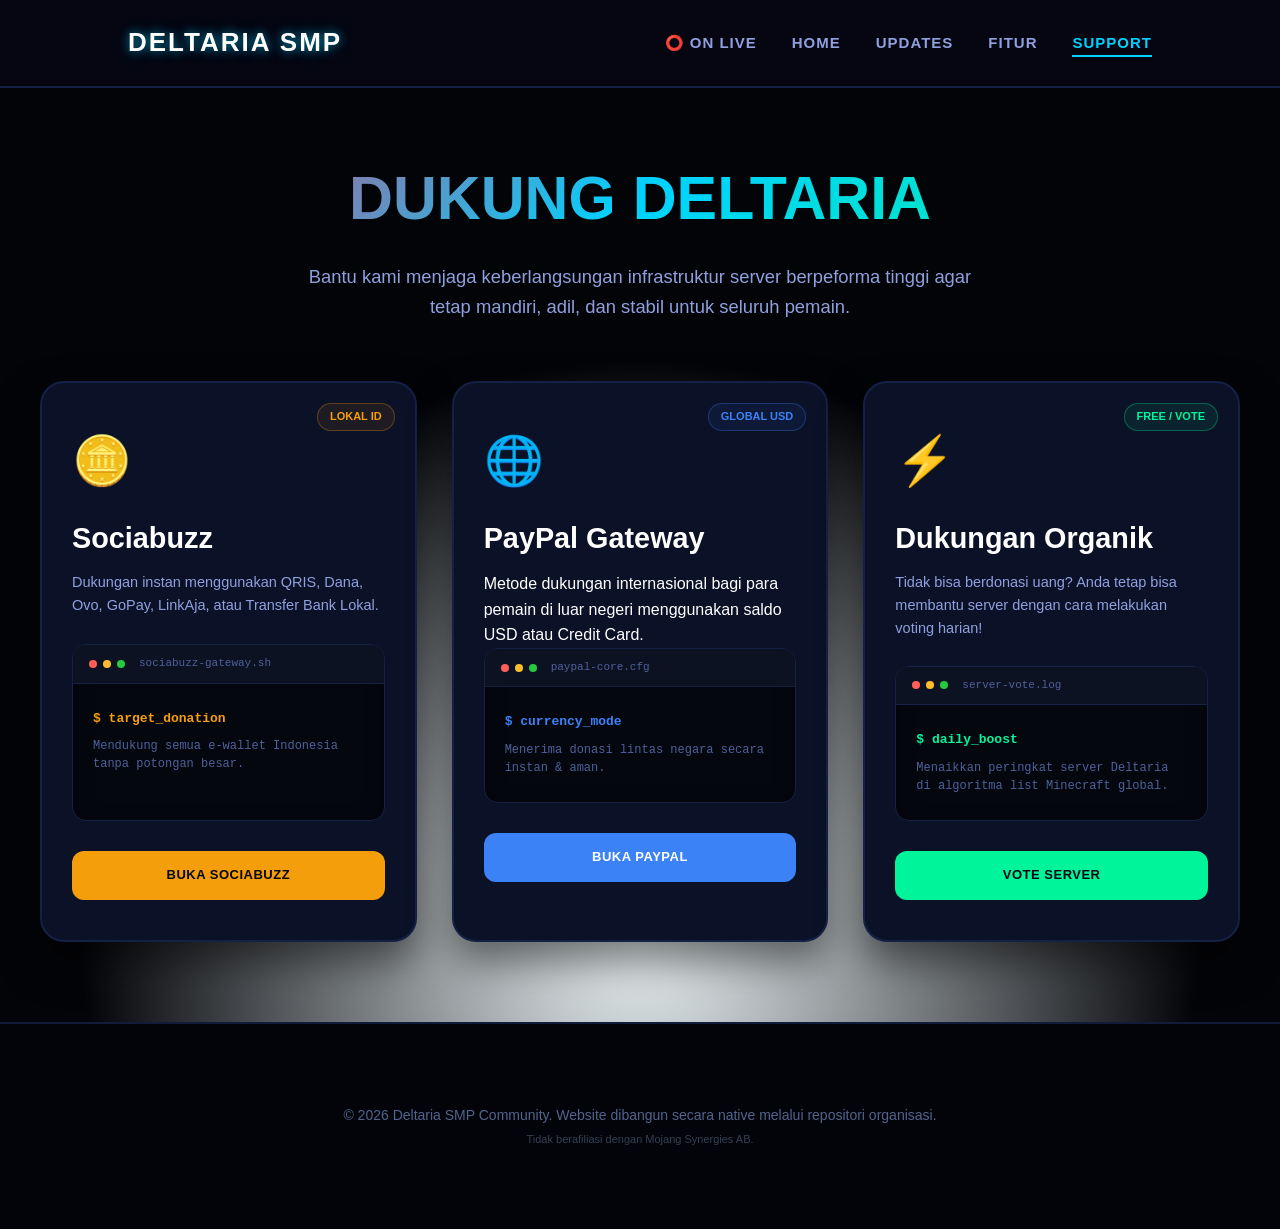
==== support/index.html @ dced172d "adding Specialization" ====
<!DOCTYPE html>
<html lang="id">
<head>
    <meta charset="UTF-8">
    <meta name="viewport" content="width=device-width, initial-scale=1.0">
    <title>Deltaria SMP - Dukung Komunitas Server</title>
    <link rel="stylesheet" href="../home-assets/style.css">
</head>
<body class="support-page-bg">

    <nav>
        <div class="nav-logo">DELTARIA SMP</div>
        <ul class="nav-links">
            <li><a href="../live/index.html">⭕ ON LIVE</a></li>
            <li><a href="../index.html#home">Home</a></li>
            <li><a href="../updates/index.html">Updates</a></li>
            <li><a href="../index.html#fitur">Fitur</a></li>
            <li><a href="index.html" class="active-link">Support</a></li>     
        </ul>
    </nav>

    <div class="support-wrapper" style="margin-top: 10px;">
        <header class="support-header">
            <h1>Dukung Deltaria</h1>
            <p>Bantu kami menjaga keberlangsungan infrastruktur server berpeforma tinggi agar tetap mandiri, adil, dan stabil untuk seluruh pemain.</p>
        </header>

        <div class="support-grid">
            
            <div class="support-segment socialbuzz-theme">
                <span class="segment-badge">Lokal ID</span>
                <div class="segment-icon">🪙</div>
                <h2>Sociabuzz</h2>
                <p class="segment-text">Dukungan instan menggunakan QRIS, Dana, Ovo, GoPay, LinkAja, atau Transfer Bank Lokal.</p>
                
                <div class="segment-window">
                    <div class="window-header">
                        <span class="dot red"></span>
                        <span class="dot yellow"></span>
                        <span class="dot green"></span>
                        <span class="window-title">sociabuzz-gateway.sh</span>
                    </div>
                    <div class="window-content">
                        <div class="placeholder-text">$ target_donation</div>
                        <div class="sub-placeholder">Mendukung semua e-wallet Indonesia tanpa potongan besar.</div>
                    </div>
                </div>
                <a href="https://sociabuzz.com/deltariasmp" target="_blank" class="btn-action">Buka Sociabuzz</a>
            </div>

            <div class="support-segment paypal-theme">
                <span class="segment-badge">Global USD</span>
                <div class="segment-icon">🌐</div>
                <h2>PayPal Gateway</h2>
                <p class="support-text">Metode dukungan internasional bagi para pemain di luar negeri menggunakan saldo USD atau Credit Card.</p>
                
                <div class="window-content" style="display: none;"></div> <div class="support-segment" style="padding: 0; background: transparent; border: none; box-shadow: none;">
                    <div class="segment-window" style="margin-top: 0;">
                        <div class="window-header">
                            <span class="dot red"></span>
                            <span class="dot yellow"></span>
                            <span class="dot green"></span>
                            <span class="window-title">paypal-core.cfg</span>
                        </div>
                        <div class="window-content">
                            <div class="placeholder-text">$ currency_mode</div>
                            <div class="sub-placeholder">Menerima donasi lintas negara secara instan & aman.</div>
                        </div>
                    </div>
                </div>
                <a href="https://paypal.me/deltariasmp" target="_blank" class="btn-action">Buka PayPal</a>
            </div>

            <div class="support-segment other-theme">
                <span class="segment-badge">Free / Vote</span>
                <div class="segment-icon">⚡</div>
                <h2>Dukungan Organik</h2>
                <p class="segment-text">Tidak bisa berdonasi uang? Anda tetap bisa membantu server dengan cara melakukan voting harian!</p>
                
                <div class="segment-window">
                    <div class="window-header">
                        <span class="dot red"></span>
                        <span class="dot yellow"></span>
                        <span class="dot green"></span>
                        <span class="window-title">server-vote.log</span>
                    </div>
                    <div class="window-content">
                        <div class="placeholder-text">$ daily_boost</div>
                        <div class="sub-placeholder">Menaikkan peringkat server Deltaria di algoritma list Minecraft global.</div>
                    </div>
                </div>
                <a href="#vote-link" class="btn-action">Vote Server</a>
            </div>

        </div>
    </div>

    <footer>
        <p>&copy; 2026 Deltaria SMP Community. Website dibangun secara native melalui repositori organisasi.</p>
        <p style="margin-top: 5px; font-size: 11px; color: #334155;">Tidak berafiliasi dengan Mojang Synergies AB.</p>
    </footer>

</body>
</html>
---- home-assets/style.css ----
/* ==========================================================================
   1. RESET & CORE VARIABLES (TEMA EPIC CYBER-FANTASY MINECRAFT)
   ========================================================================== */
html {
    scroll-behavior: smooth;
}

* {
    box-sizing: border-box;
    margin: 0;
    padding: 0;
}
:root {
    --bg-dark: #060814;
    --bg-surface: #0b1126;
    --bg-card: #121b3a;
    --bg-card-hover: #19254e;
    
    /* Aksentuasi Warna Neon */
    --accent-blue: #00d2ff;
    --accent-java: #ff2a5f;
    --accent-bedrock: #00f59b;
    
    /* Warna Teks */
    --text-main: #ffffff;
    --text-muted: #8fa0dd;
    --border-glow: rgba(0, 210, 255, 0.2);
}

body {
    font-family: 'Segoe UI', Roboto, Helvetica, Arial, sans-serif;
    background-color: var(--bg-dark);
    color: var(--text-main);
    line-height: 1.6;
    overflow-x: hidden;
}

/* ==========================================================================
   2. NAVIGATION BAR
   ========================================================================== */
nav {
    background-color: rgba(6, 8, 20, 0.85);
    backdrop-filter: blur(15px);
    -webkit-backdrop-filter: blur(15px);
    position: fixed;
    top: 0;
    width: 100%;
    z-index: 1000;
    border-bottom: 2px solid #142046;
    display: flex;
    justify-content: space-between;
    align-items: center;
    padding: 22px 10%;
}
.nav-logo {
    font-size: 26px;
    font-weight: 900;
    color: #ffffff;
    letter-spacing: 2px;
    text-shadow: 0 0 10px rgba(0, 210, 255, 0.6), 0 0 20px rgba(0, 210, 255, 0.2);
}
.nav-links {
    display: flex;
    gap: 35px;
    list-style: none;
}
.nav-links a {
    color: var(--text-muted);
    text-decoration: none;
    font-weight: 700;
    font-size: 15px;
    text-transform: uppercase;
    letter-spacing: 1px;
    transition: color 0.2s, text-shadow 0.2s;
}
.nav-links a:hover {
    color: var(--accent-blue);
    text-shadow: 0 0 8px rgba(0, 210, 255, 0.8);
}

/* ==========================================================================
   3. HERO SECTION & BACKGROUND RADIANCE
   ========================================================================== */
.hero {
    min-height: 85vh;
    display: flex;
    flex-direction: column;
    justify-content: center;
    align-items: center;
    text-align: center;
    padding: 150px 20px 80px 20px;
    position: relative;
    background: 
        radial-gradient(circle at 50% 20%, rgba(0, 210, 255, 0.15) 0%, transparent 50%),
        radial-gradient(circle at 20% 50%, rgba(ff, 2a, 5f, 0.05) 0%, transparent 40%),
        radial-gradient(circle at 80% 50%, rgba(0, 255, 9b, 0.05) 0%, transparent 40%);
}
.hero h1 {
    font-size: 4.5rem;
    font-weight: 900;
    letter-spacing: -1px;
    margin-bottom: 25px;
    text-transform: uppercase;
    background: linear-gradient(135deg, #ffffff 30%, #a5ccff);
    -webkit-background-clip: text;
    -webkit-text-fill-color: transparent;
    text-shadow: 0 5px 15px rgba(0, 0, 0, 0.7);
}
.hero p {
    font-size: 1.35rem;
    color: var(--text-muted);
    max-width: 750px;
    margin-bottom: 50px;
    text-shadow: 0 2px 4px rgba(0,0,0,0.5);
}

/* ==========================================================================
   4. INTERACTIVE WIDGETS (TOMBOL IP HORIZONTAL PREMIUM)
   ========================================================================== */
.ip-flex-row {
    display: flex;
    flex-direction: row;
    justify-content: center;
    flex-wrap: nowrap;     /* <--- KUNCI 1: Dilarang keras turun ke bawah, wajib sejajar! */
    gap: 30px; 
    width: 100%;
    max-width: 1200px;     /* <--- KUNCI 2: Diperlebar dari 1000px ke 1200px biar ruangnya lega */
    padding: 0 20px;
}

.ip-widget {
    background-color: var(--bg-surface);
    border: 2px solid #1a2754;
    padding: 22px 28px; 
    border-radius: 16px;
    display: flex;
    align-items: center;
    gap: 20px;          
    cursor: pointer;
    position: relative;
    box-shadow: 0 15px 35px rgba(0, 0, 0, 0.6);
    transition: transform 0.3s cubic-bezier(0.175, 0.885, 0.32, 1.275), border-color 0.3s, box-shadow 0.3s;
    
    /* KUNCI 3: Aturan pembesaran kotak baru */
    flex: 1;               /* Membagi rata ruang kosong agar kedua kotak sama-sama melar */
    width: 500px;          /* <--- Atur panjang target yang kamu mau di sini (misal 500px atau lebih) */
    min-width: 350px;      /* Batas ciut paling kecil di layar laptop ringkas */
}

/* Efek Animasi Denyut Bayangan Saat Kursor Mendekat */
.ip-widget:hover {
    transform: translateY(-8px);
    background-color: var(--bg-card);
}
.java-theme:hover { 
    border-color: var(--accent-java); 
    box-shadow: 0 20px 60px rgba(255, 42, 95, 0.25); 
}
.bedrock-theme:hover { 
    border-color: var(--accent-bedrock); 
    box-shadow: 0 20px 40px rgba(0, 255, 155, 0.25); 
}

.server-icon {
    font-size: 32px;
    filter: drop-shadow(0 0 8px rgba(255,255,255,0.3));
}

.ip-box {
    text-align: left;
    flex-grow: 1;
}

.ip-label {
    font-size: 11px;
    text-transform: uppercase;
    color: var(--text-muted);
    letter-spacing: 1.5px;
    font-weight: 800;
}

.ip-address {
    font-family: 'Consolas', monospace;
    font-size: 17px;
    font-weight: 700;
    color: #ffffff;
    margin-top: 5px;
    letter-spacing: 0.5px;
}

.port-label {
    font-family: 'Segoe UI', sans-serif;
    font-size: 12px;
    color: var(--accent-bedrock);
    background: rgba(0, 255, 155, 0.12);
    border: 1px solid rgba(0, 255, 155, 0.3);
    padding: 2px 8px;
    border-radius: 6px;
    margin-left: 8px;
    font-weight: 700;
}

.btn-copy {
    background-color: #ffffff;
    color: var(--bg-dark);
    border: none;
    padding: 12px 20px;
    border-radius: 12px;
    font-weight: 800;
    font-size: 12px;
    letter-spacing: 1px;
    cursor: pointer;
    box-shadow: 0 4px 10px rgba(0,0,0,0.3);
    transition: background-color 0.2s, transform 0.1s, color 0.2s;
    min-width: 100px;
}
.java-theme .btn-copy { background-color: var(--accent-java); color: #fff; }
.bedrock-theme .btn-copy { background-color: var(--accent-bedrock); color: #060814; }

.btn-copy:hover {
    filter: brightness(1.2);
}

/* ==========================================================================
   5. FEATURE GRID SECTION (SEMBURNA DI TENGAH)
   ========================================================================== */
.container {
    max-width: 1200px;
    margin: 140px auto; /* Memberikan rongga vertikal yang luas dan seimbang */
    padding: 0 40px;
}

.section-title {
    text-align: center;
    font-size: 3rem;
    margin-bottom: 60px;
    font-weight: 900;
    letter-spacing: -0.5px;
    text-transform: uppercase;
    background: linear-gradient(to right, #ffffff, #a5b4fc);
    -webkit-background-clip: text;
    -webkit-text-fill-color: transparent;
    text-shadow: 0 4px 12px rgba(0,0,0,0.4);
}

.grid {
    display: grid;
    grid-template-columns: repeat(auto-fit, minmax(320px, 1fr));
    gap: 35px;
    justify-content: center;
}

.card {
    background: linear-gradient(145deg, var(--bg-surface) 0%, var(--bg-card) 100%);
    border: 2px solid #15224f;
    border-radius: 24px;
    padding: 45px 35px;
    position: relative;
    overflow: hidden;
    box-shadow: 0 10px 30px rgba(0, 0, 0, 0.4);
    transition: transform 0.3s, border-color 0.3s, box-shadow 0.3s;
}

/* Efek Ornamen Border Menyala Saat Kartu Disorot */
.card:hover {
    transform: translateY(-10px) scale(1.02);
    border-color: var(--accent-blue);
    box-shadow: 0 20px 45px rgba(0, 210, 255, 0.15);
}

/* Efek Dekorasi Cahaya Belakang Kartu */
.card::before {
    content: '';
    position: absolute;
    top: 0; left: 0; width: 100%; height: 100%;
    background: linear-gradient(180deg, rgba(0, 210, 255, 0.05) 0%, transparent 100%);
    opacity: 0;
    transition: opacity 0.3s;
}
.card:hover::before {
    opacity: 1;
}

.card .icon {
    font-size: 3rem;
    margin-bottom: 25px;
    display: inline-block;
    filter: drop-shadow(0 4px 10px rgba(0,0,0,0.3));
}

.card h3 {
    font-size: 1.6rem;
    margin-bottom: 15px;
    color: #ffffff;
    font-weight: 800;
    letter-spacing: -0.5px;
}

.card p {
    color: var(--text-muted);
    font-size: 15px;
    line-height: 1.7;
}

/* ==========================================================================
   6. FOOTER
   ========================================================================== */
footer {
    text-align: center;
    padding: 80px 20px;
    background-color: #03040a;
    border-top: 2px solid #111b3d;
    color: #52648c;
    font-size: 14px;
}
footer p {
    max-width: 600px;
    margin: 0 auto;
}

/* ==========================================================================
   6. SEKSI ARSITUR HALAMAN KHUSUS SUPPORT (support.html)
   ========================================================================== */
.support-page-bg {
    /* Menggunakan warna dasar hitam pekat dengan sedikit bias cyan tipis di bagian atas */
    background: radial-gradient(circle at 50% 75%, rgba(0, 210, 255, 0.04) 0%, #030408 50%) !important;
}

.active-link {
    color: var(--accent-blue) !important;
    border-bottom: 2px solid var(--accent-blue);
    padding-bottom: 4px;
}

.support-wrapper {
    max-width: 1300px;
    margin: 0 auto;
    padding: 140px 40px 80px 40px;
}

.support-header {
    text-align: center;
    margin-bottom: 60px;
}

.support-header h1 {
    font-size: 3.8rem;
    font-weight: 900;
    text-transform: uppercase;
    background: linear-gradient(135deg, var(--accent-java) 0%, var(--accent-blue) 50%, var(--accent-bedrock) 100%);
    -webkit-background-clip: text;
    -webkit-text-fill-color: transparent;
    margin-bottom: 15px;
}

.support-header p {
    color: var(--text-muted);
    font-size: 1.15rem;
    max-width: 700px;
    margin: 0 auto;
}

/* Base Grid System Kotak Segment */
.support-grid {
    display: grid;
    grid-template-columns: repeat(auto-fit, minmax(360px, 1fr));
    gap: 35px;
    width: 100%;
}

.support-segment {
    background: #0b1126;
    border: 2px solid #142046;
    border-radius: 24px;
    padding: 40px 30px;
    position: relative;
    display: flex;
    flex-direction: column;
    transition: transform 0.3s cubic-bezier(0.175, 0.885, 0.32, 1.275), border-color 0.3s, box-shadow 0.3s;
    box-shadow: 0 20px 40px rgba(0,0,0,0.5);
}

.support-segment:hover {
    transform: translateY(-8px);
}

/* Modifikasi Warna Pendar Sesuai Segment */
.socialbuzz-theme:hover { border-color: #f59e0b; box-shadow: 0 25px 50px rgba(245, 158, 11, 0.15); }
.paypal-theme:hover { border-color: #3b82f6; box-shadow: 0 25px 50px rgba(59, 130, 246, 0.15); }
.other-theme:hover { border-color: var(--accent-bedrock); box-shadow: 0 25px 50px rgba(0, 255, 155, 0.15); }

.segment-badge {
    position: absolute;
    top: 20px;
    right: 20px;
    font-size: 11px;
    font-weight: 800;
    text-transform: uppercase;
    padding: 4px 12px;
    border-radius: 20px;
    background: rgba(255,255,255,0.05);
    border: 1px solid rgba(255,255,255,0.1);
    color: var(--text-muted);
}
.socialbuzz-theme .segment-badge { color: #f59e0b; border-color: rgba(245, 158, 11, 0.3); background: rgba(245, 158, 11, 0.08); }
.paypal-theme .segment-badge { color: #3b82f6; border-color: rgba(59, 130, 246, 0.3); background: rgba(59, 130, 246, 0.08); }
.other-theme .segment-badge { color: var(--accent-bedrock); border-color: rgba(0, 255, 155, 0.3); background: rgba(0, 255, 155, 0.08); }

.segment-icon {
    font-size: 3rem;
    margin-bottom: 15px;
}

.support-segment h2 {
    font-size: 1.8rem;
    color: #fff;
    font-weight: 800;
    margin-bottom: 10px;
}

.segment-text {
    color: var(--text-muted);
    font-size: 14.5px;
    margin-bottom: 25px;
    line-height: 1.6;
    min-height: 48px;
}

/* --- ORNAMEN UTAMA: DESIGN JENDELA KOTAK (WINDOW STYLE) --- */
.segment-window {
    width: 100%;
    background: #05070f;
    border: 1px solid #162244;
    border-radius: 14px;
    overflow: hidden;
    margin-bottom: 30px;
    flex-grow: 1;
    display: flex;
    flex-direction: column;
    box-shadow: inset 0 4px 20px rgba(0,0,0,0.4);
}

.window-header {
    background: #0d1222;
    padding: 10px 16px;
    border-bottom: 1px solid #162244;
    display: flex;
    align-items: center;
    gap: 6px;
}

.window-header .dot {
    width: 8px;
    height: 8px;
    border-radius: 50%;
    display: inline-block;
}
.dot.red { background: #ff5f56; }
.dot.yellow { background: #ffbd2e; }
.dot.green { background: #27c93f; }

.window-title {
    font-family: 'Consolas', monospace;
    font-size: 11px;
    color: #4e6199;
    margin-left: 8px;
}

.window-content {
    padding: 25px 20px;
    text-align: left;
    font-family: 'Consolas', 'Courier New', monospace;
    flex-grow: 1;
}

.placeholder-text {
    color: #38bdf8;
    font-size: 13px;
    font-weight: bold;
    margin-bottom: 8px;
}
.socialbuzz-theme .placeholder-text { color: #f59e0b; }
.paypal-theme .placeholder-text { color: #3b82f6; }
.other-theme .placeholder-text { color: var(--accent-bedrock); }

.sub-placeholder {
    color: #4e6199;
    font-size: 12px;
    line-height: 1.5;
}

/* Tombol Eksekusi */
.btn-action {
    width: 100%;
    text-align: center;
    text-decoration: none;
    padding: 14px;
    border-radius: 12px;
    font-weight: 800;
    font-size: 13px;
    text-transform: uppercase;
    letter-spacing: 0.5px;
    transition: filter 0.2s, transform 0.1s;
}

.socialbuzz-theme .btn-action { background: #f59e0b; color: #060814; }
.paypal-theme .btn-action { background: #3b82f6; color: #fff; }
.other-theme .btn-action { background: var(--accent-bedrock); color: #060814; }

.btn-action:hover { filter: brightness(1.15); }
.btn-action:active { transform: scale(0.98); }

/* RESPONSIVE SEGMENT UNTUK HP */
@media (max-width: 768px) {
    .support-wrapper { padding: 100px 20px 40px 20px; }
    .support-header h1 { font-size: 2.6rem; }
    .support-grid { grid-template-columns: 1fr; }
    .support-segment { padding: 30px 20px; }
}

/* ==========================================================================
   7. MEDIA QUERIES (FULL RESPONSIFITAS GADGET)
   ========================================================================== */
@media (max-width: 1024px) {
    .hero h1 { font-size: 3.5rem; }
    .ip-flex-row {
        flex-direction: column;
        align-items: center;
    }
    .ip-widget {
        width: 100%;
        max-width: 550px;
        min-width: auto;
    }
}

@media (max-width: 768px) {
    nav { padding: 15px 6%; }
    .nav-links { display: none; }
    .container { margin: 80px auto; padding: 0 25px; }
    .section-title { font-size: 2.2rem; margin-bottom: 40px; }
    .card { padding: 35px 25px; }
}

@media (max-width: 480px) {
    .hero h1 { font-size: 2.6rem; }
    .hero p { font-size: 1.1rem; }
    .ip-widget { padding: 18px; gap: 15px; }
    .server-icon { font-size: 26px; }
    .ip-address { font-size: 14px; }
    .port-label {
        display: inline-block;
        margin-left: 0;
        margin-top: 6px;
    }
}

.custom-icon-img {
    width: 64px;          /* Menyesuaikan dengan ukuran font-size 32px sebelumnya */
    height: 64px;         /* Memastikan rasio gambar kotak sempurna */
    object-fit: contain;  /* Menjaga gambar tidak gepeng atau terdistorsi */
    vertical-align: middle;
    filter: drop-shadow(0 0 8px rgba(255, 255, 255, 0.3)); /* Mempertahankan efek glow */
}
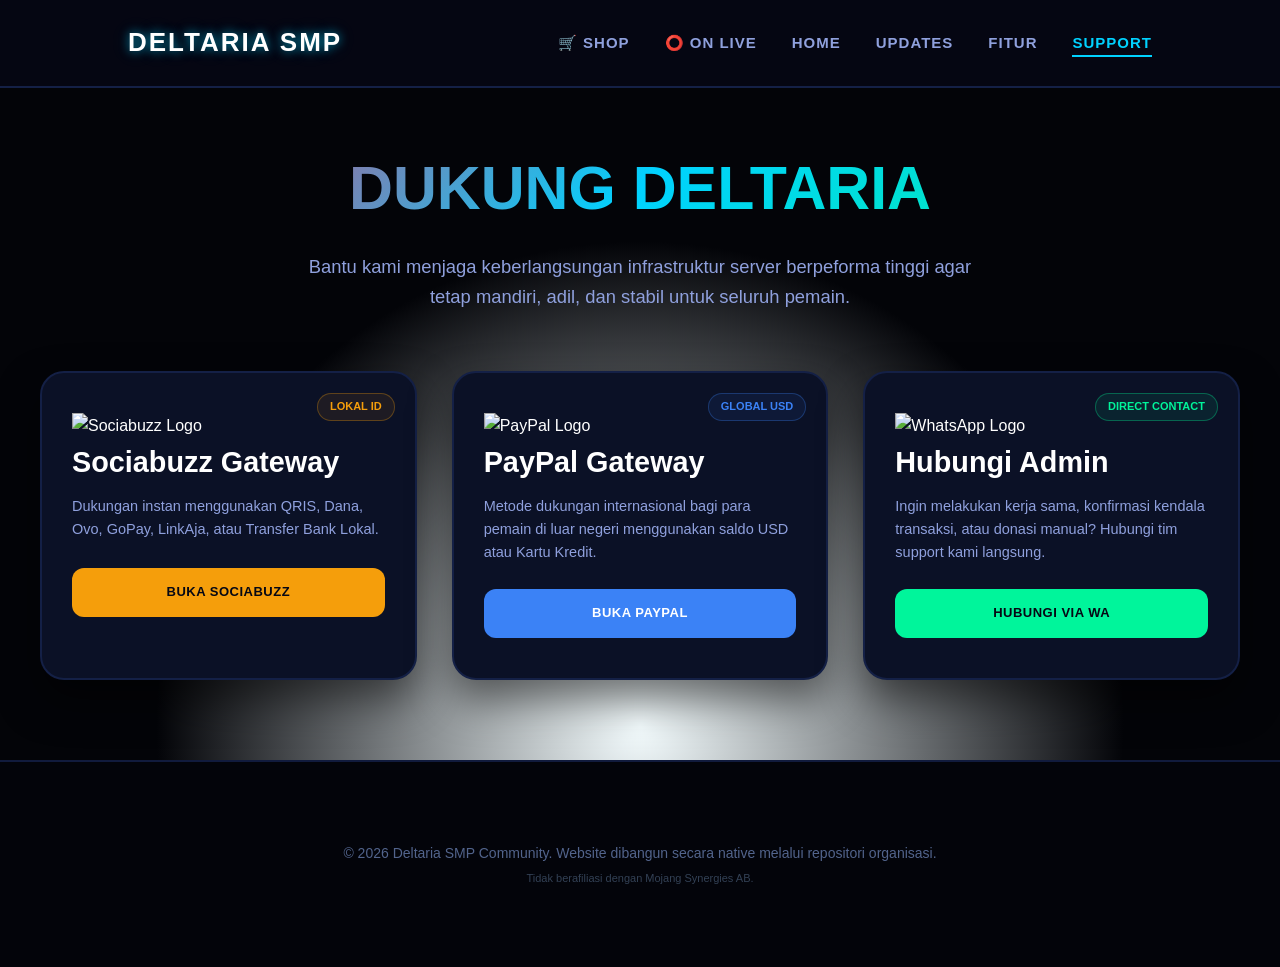
==== commit d886af79: "adding Clean Root" ====
--- a/support/index.html
+++ b/support/index.html
@@ -4,22 +4,26 @@
     <meta charset="UTF-8">
     <meta name="viewport" content="width=device-width, initial-scale=1.0">
     <title>Deltaria SMP - Dukung Komunitas Server</title>
+    <!-- CSS Utama Tema/Home -->
     <link rel="stylesheet" href="../home-assets/style.css">
+    <!-- CSS Khusus Halaman Support -->
+    <link rel="stylesheet" href="support.css">
 </head>
 <body class="support-page-bg">
 
     <nav>
         <div class="nav-logo">DELTARIA SMP</div>
         <ul class="nav-links">
-            <li><a href="../live/index.html">⭕ ON LIVE</a></li>
-            <li><a href="../index.html#home">Home</a></li>
-            <li><a href="../updates/index.html">Updates</a></li>
-            <li><a href="../index.html#fitur">Fitur</a></li>
-            <li><a href="index.html" class="active-link">Support</a></li>     
+            <li><a href="../shop/">🛒 SHOP</a></li>
+            <li><a href="../live/">⭕ ON LIVE</a></li>
+            <li><a href="../">Home</a></li>
+            <li><a href="../updates/">Updates</a></li>
+            <li><a href="../#fitur">Fitur</a></li>
+            <li><a href="./" class="active-link">Support</a></li>   
         </ul>
     </nav>
 
-    <div class="support-wrapper" style="margin-top: 10px;">
+    <div class="support-wrapper">
         <header class="support-header">
             <h1>Dukung Deltaria</h1>
             <p>Bantu kami menjaga keberlangsungan infrastruktur server berpeforma tinggi agar tetap mandiri, adil, dan stabil untuk seluruh pemain.</p>
@@ -27,13 +31,16 @@
 
         <div class="support-grid">
             
+            <!-- Segment Sociabuzz -->
             <div class="support-segment socialbuzz-theme">
                 <span class="segment-badge">Lokal ID</span>
-                <div class="segment-icon">🪙</div>
-                <h2>Sociabuzz</h2>
+                <div class="segment-logo-container">
+                    <img src="../assets/sociabuzz.png" alt="Sociabuzz Logo" class="segment-logo">
+                </div>
+                <h2>Sociabuzz Gateway</h2>
                 <p class="segment-text">Dukungan instan menggunakan QRIS, Dana, Ovo, GoPay, LinkAja, atau Transfer Bank Lokal.</p>
                 
-                <div class="segment-window">
+                <!--<div class="segment-window">
                     <div class="window-header">
                         <span class="dot red"></span>
                         <span class="dot yellow"></span>
@@ -44,59 +51,63 @@
                         <div class="placeholder-text">$ target_donation</div>
                         <div class="sub-placeholder">Mendukung semua e-wallet Indonesia tanpa potongan besar.</div>
                     </div>
-                </div>
+                </div>-->
                 <a href="https://sociabuzz.com/deltariasmp" target="_blank" class="btn-action">Buka Sociabuzz</a>
             </div>
 
+            <!-- Segment PayPal -->
             <div class="support-segment paypal-theme">
                 <span class="segment-badge">Global USD</span>
-                <div class="segment-icon">🌐</div>
+                <div class="segment-logo-container">
+                    <img src="../assets/paypal.png" alt="PayPal Logo" class="segment-logo">
+                </div>
                 <h2>PayPal Gateway</h2>
-                <p class="support-text">Metode dukungan internasional bagi para pemain di luar negeri menggunakan saldo USD atau Credit Card.</p>
+                <p class="segment-text">Metode dukungan internasional bagi para pemain di luar negeri menggunakan saldo USD atau Kartu Kredit.</p>
                 
-                <div class="window-content" style="display: none;"></div> <div class="support-segment" style="padding: 0; background: transparent; border: none; box-shadow: none;">
-                    <div class="segment-window" style="margin-top: 0;">
-                        <div class="window-header">
-                            <span class="dot red"></span>
-                            <span class="dot yellow"></span>
-                            <span class="dot green"></span>
-                            <span class="window-title">paypal-core.cfg</span>
-                        </div>
-                        <div class="window-content">
-                            <div class="placeholder-text">$ currency_mode</div>
-                            <div class="sub-placeholder">Menerima donasi lintas negara secara instan & aman.</div>
-                        </div>
-                    </div>
-                </div>
-                <a href="https://paypal.me/deltariasmp" target="_blank" class="btn-action">Buka PayPal</a>
-            </div>
-
-            <div class="support-segment other-theme">
-                <span class="segment-badge">Free / Vote</span>
-                <div class="segment-icon">⚡</div>
-                <h2>Dukungan Organik</h2>
-                <p class="segment-text">Tidak bisa berdonasi uang? Anda tetap bisa membantu server dengan cara melakukan voting harian!</p>
-                
-                <div class="segment-window">
+                <!--<div class="segment-window">
                     <div class="window-header">
                         <span class="dot red"></span>
                         <span class="dot yellow"></span>
                         <span class="dot green"></span>
-                        <span class="window-title">server-vote.log</span>
+                        <span class="window-title">paypal-core.cfg</span>
                     </div>
                     <div class="window-content">
-                        <div class="placeholder-text">$ daily_boost</div>
-                        <div class="sub-placeholder">Menaikkan peringkat server Deltaria di algoritma list Minecraft global.</div>
+                        <div class="placeholder-text">$ currency_mode</div>
+                        <div class="sub-placeholder">Menerima donasi lintas negara secara instan & aman.</div>
                     </div>
+                </div>-->
+                <a href="https://paypal.me/deltariasmp" target="_blank" class="btn-action">Buka PayPal</a>
+            </div>
+
+            <!-- Segment WhatsApp / Support Lainnya -->
+            <div class="support-segment other-theme">
+                <span class="segment-badge">Direct Contact</span>
+                <div class="segment-logo-container">
+                    <img src="../assets/wa.jpeg" alt="WhatsApp Logo" class="segment-logo">
                 </div>
-                <a href="#vote-link" class="btn-action">Vote Server</a>
+                <h2>Hubungi Admin</h2>
+                <p class="segment-text">Ingin melakukan kerja sama, konfirmasi kendala transaksi, atau donasi manual? Hubungi tim support kami langsung.</p>
+                
+                <!--<div class="segment-window">
+                    <div class="window-header">
+                        <span class="dot red"></span>
+                        <span class="dot yellow"></span>
+                        <span class="dot green"></span>
+                        <span class="window-title">admin-support.chat</span>
+                    </div>
+                    <div class="window-content">
+                        <div class="placeholder-text">$ contact_admin</div>
+                        <div class="sub-placeholder">Konsultasi cepat & bantuan langsung dari staff internal server.</div>
+                    </div>
+                </div>-->
+                <a href="https://wa.me/nomor-wa-kamu" target="_blank" class="btn-action">Hubungi via WA</a>
             </div>
 
         </div>
     </div>
 
     <footer>
-        <p>&copy; 2026 Deltaria SMP Community. Website dibangun secara native melalui repositori organisasi.</p>
+        <p style="font-size: 14px;">&copy; 2026 Deltaria SMP Community. Website dibangun secara native melalui repositori organisasi.</p>
         <p style="margin-top: 5px; font-size: 11px; color: #334155;">Tidak berafiliasi dengan Mojang Synergies AB.</p>
     </footer>
 
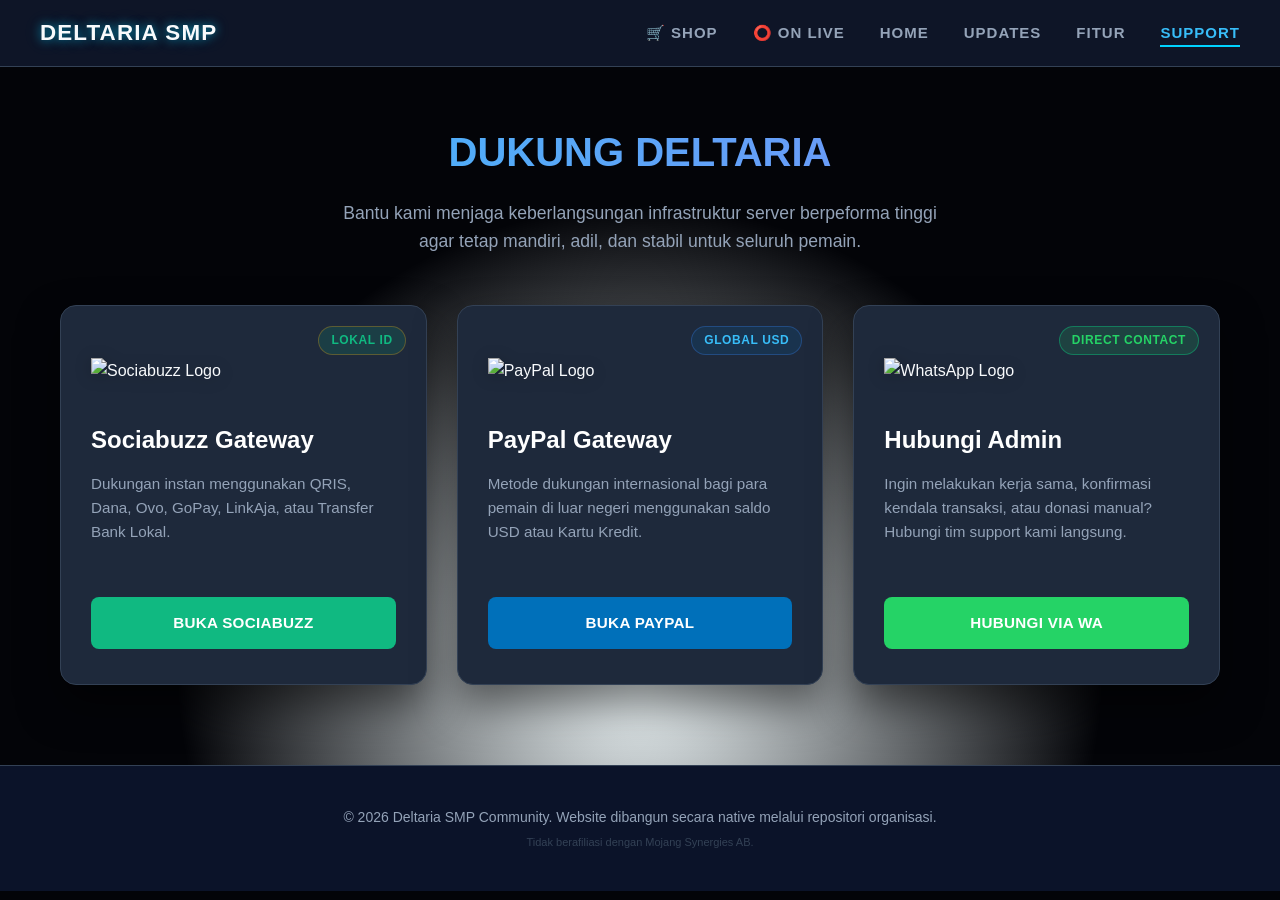
==== commit 53f492dd: "Adding Support Information" ====
--- a/support/index.html
+++ b/support/index.html
@@ -52,7 +52,7 @@
                         <div class="sub-placeholder">Mendukung semua e-wallet Indonesia tanpa potongan besar.</div>
                     </div>
                 </div>-->
-                <a href="https://sociabuzz.com/deltariasmp" target="_blank" class="btn-action">Buka Sociabuzz</a>
+                <a href="https://sociabuzz.com/logoro17/tribe" target="_blank" class="btn-action">Buka Sociabuzz</a>
             </div>
 
             <!-- Segment PayPal -->
@@ -76,7 +76,7 @@
                         <div class="sub-placeholder">Menerima donasi lintas negara secara instan & aman.</div>
                     </div>
                 </div>-->
-                <a href="https://paypal.me/deltariasmp" target="_blank" class="btn-action">Buka PayPal</a>
+                <a href="https://www.paypal.com/paypalme/lorogo17" target="_blank" class="btn-action">Buka PayPal</a>
             </div>
 
             <!-- Segment WhatsApp / Support Lainnya -->
@@ -100,7 +100,7 @@
                         <div class="sub-placeholder">Konsultasi cepat & bantuan langsung dari staff internal server.</div>
                     </div>
                 </div>-->
-                <a href="https://wa.me/nomor-wa-kamu" target="_blank" class="btn-action">Hubungi via WA</a>
+                <a href="https://wa.me/+6283170101875" target="_blank" class="btn-action">Hubungi via WA</a>
             </div>
 
         </div>
--- a/support/support.css
+++ b/support/support.css
@@ -0,0 +1,281 @@
+:root {
+    --bg-dark: #0f172a;
+    --card-bg: #1e293b;
+    --border-color: #334155;
+    --text-main: #f8fafc;
+    --text-muted: #94a3b8;
+    
+    /* Theme Colors */
+    --sociabuzz-color: #10b981;
+    --paypal-color: #0070ba;
+    --wa-color: #25d366;
+}
+
+.support-page-bg {
+    background-color: var(--bg-dark);
+    color: var(--text-main);
+    font-family: 'Segoe UI', Roboto, Helvetica, Arial, sans-serif;
+}
+
+.support-wrapper {
+    max-width: 1200px;
+    margin: 40px auto;
+    padding: 0 20px;
+}
+
+.support-header {
+    text-align: center;
+    margin-bottom: 50px;
+}
+
+.support-header h1 {
+    font-size: 2.5rem;
+    font-weight: 800;
+    margin-bottom: 15px;
+    background: linear-gradient(to right, #38bdf8, #818cf8);
+    -webkit-background-clip: text;
+    -webkit-text-fill-color: transparent;
+}
+
+.support-header p {
+    color: var(--text-muted);
+    max-width: 600px;
+    margin: 0 auto;
+    font-size: 1.1rem;
+    line-height: 1.6;
+}
+
+/* Grid Layout */
+.support-grid {
+    display: grid;
+    grid-template-columns: repeat(auto-fit, minmax(320px, 1fr));
+    gap: 30px;
+    margin-top: 30px;
+}
+
+/* Support Card Segment */
+.support-segment {
+    background: var(--card-bg);
+    border: 1px solid var(--border-color);
+    border-radius: 16px;
+    padding: 35px 30px;
+    position: relative;
+    display: flex;
+    flex-direction: column;
+    justify-content: space-between; /* Menjaga tombol tetap di bawah secara sejajar */
+    min-height: 380px; /* Memberikan tinggi minimal yang konsisten */
+    transition: all 0.3s ease;
+    overflow: hidden;
+}
+
+.support-segment:hover {
+    transform: translateY(-5px);
+    box-shadow: 0 10px 25px -5px rgba(0, 0, 0, 0.3);
+}
+
+/* Theme-specific borders on hover */
+.socialbuzz-theme:hover { border-color: var(--sociabuzz-color); }
+.paypal-theme:hover { border-color: var(--paypal-color); }
+.other-theme:hover { border-color: var(--wa-color); }
+
+/* Badges */
+.segment-badge {
+    position: absolute;
+    top: 20px;
+    right: 20px;
+    font-size: 0.75rem;
+    font-weight: 700;
+    text-transform: uppercase;
+    padding: 4px 12px;
+    border-radius: 9999px;
+    letter-spacing: 0.05em;
+}
+
+.socialbuzz-theme .segment-badge { background: rgba(16, 185, 129, 0.15); color: var(--sociabuzz-color); }
+.paypal-theme .segment-badge { background: rgba(0, 112, 186, 0.15); color: #38bdf8; }
+.other-theme .segment-badge { background: rgba(37, 211, 102, 0.15); color: var(--wa-color); }
+
+/* Platform Logo */
+.segment-logo-container {
+    height: 60px;
+    display: flex;
+    align-items: center;
+    margin-bottom: 20px;
+}
+
+.segment-logo {
+    max-height: 100%;
+    max-width: 180px;
+    object-fit: contain;
+    filter: drop-shadow(0 2px 8px rgba(0,0,0,0.2));
+}
+
+.support-segment h2 {
+    font-size: 1.5rem;
+    margin-bottom: 12px;
+    font-weight: 700;
+}
+
+.segment-text {
+    color: var(--text-muted);
+    font-size: 0.95rem;
+    line-height: 1.6;
+    margin-bottom: 30px;
+    flex-grow: 1; /* Mendorong tombol ke bawah jika teks deskripsi pendek */
+}
+
+/* Action Buttons */
+.btn-action {
+    display: block;
+    text-align: center;
+    padding: 14px 24px;
+    border-radius: 8px;
+    font-weight: 700;
+    text-decoration: none;
+    transition: all 0.2s ease;
+    font-size: 0.95rem;
+    letter-spacing: 0.02em;
+}
+
+.socialbuzz-theme .btn-action {
+    background: var(--sociabuzz-color);
+    color: #fff;
+}
+.socialbuzz-theme .btn-action:hover {
+    background: #059669;
+    box-shadow: 0 0 15px rgba(16, 185, 129, 0.4);
+}
+
+.paypal-theme .btn-action {
+    background: var(--paypal-color);
+    color: #fff;
+}
+.paypal-theme .btn-action:hover {
+    background: #005ea6;
+    box-shadow: 0 0 15px rgba(0, 112, 186, 0.4);
+}
+
+.other-theme .btn-action {
+    background: var(--wa-color);
+    color: #fff;
+}
+.other-theme .btn-action:hover {
+    background: #1ebd54;
+    box-shadow: 0 0 15px rgba(37, 211, 102, 0.4);
+}
+
+/* Footer styling */
+footer {
+    margin-top: 80px;
+    text-align: center;
+    padding: 40px 20px;
+    border-top: 1px solid var(--border-color);
+    background: #0b1329;
+}
+footer p {
+    color: var(--text-muted);
+    font-size: 0.9rem;
+}
+
+/* ==========================================
+   PERBAIKAN NAVBAR (DELTARIA SMP TERTUTUP)
+   ========================================== */
+
+/* Pastikan body support memiliki padding-top agar konten tidak tertutup navbar jika navbar-nya fixed/absolute */
+.support-page-bg {
+    padding-top: 80px; /* Sesuaikan tinggi navbar kamu */
+}
+
+/* Memastikan navbar utama terlihat jelas di latar belakang gelap */
+nav {
+    background-color: rgba(15, 23, 42, 0.95) !important; /* Latar gelap transparan */
+    backdrop-filter: blur(8px); /* Efek blur modern */
+    border-bottom: 1px solid var(--border-color) !important;
+    position: fixed !important;
+    top: 0;
+    left: 0;
+    width: 100%;
+    z-index: 9999 !important; /* Memastikan navbar berada di lapisan paling atas */
+    display: flex;
+    justify-content: space-between;
+    align-items: center;
+    padding: 15px 40px !important;
+    box-sizing: border-box;
+}
+
+/* Memastikan tulisan logo DELTARIA SMP berwarna terang dan tidak tertutup */
+.nav-logo {
+    color: #f8fafc !important; /* Putih terang */
+    font-weight: 800 !important;
+    font-size: 1.4rem !important;
+    letter-spacing: 0.05em !important;
+    z-index: 10000 !important;
+}
+
+/* Memastikan link menu navigasi juga terlihat terang */
+.nav-links a {
+    color: #94a3b8 !important; /* Abu-abu terang */
+    text-decoration: none;
+    font-weight: 600;
+    transition: color 0.2s ease;
+}
+
+.nav-links a:hover, 
+.nav-links a.active-link {
+    color: #38bdf8 !important; /* Warna biru muda menyala saat aktif/hover */
+}
+
+/* ==========================================
+   PERBAIKAN RESPONSIFITAS MOBILE (HP)
+   ========================================== */
+@media (max-width: 768px) {
+    /* 1. Navbar Mobile (Rapi & Bisa Di-scroll Horizontal) */
+    nav { 
+        padding: 12px 5% !important; 
+        flex-direction: column;
+        align-items: flex-start;
+        gap: 10px;
+    }
+    
+    .nav-links { 
+        display: flex !important; 
+        overflow-x: auto;
+        width: 100%;
+        gap: 15px;
+        padding-bottom: 5px;
+        white-space: nowrap;
+    }
+
+    .nav-links a {
+        font-size: 13px;
+    }
+
+    /* 2. Penyesuaian Padding Body & Wrapper */
+    .support-page-bg {
+        padding-top: 110px; /* Jarak atas aman karena navbar bertumpuk */
+    }
+
+    .support-wrapper {
+        padding: 0 15px;
+        margin: 20px auto;
+    }
+
+    .support-header h1 {
+        font-size: 2rem;
+    }
+
+    .support-header p {
+        font-size: 0.95rem;
+    }
+
+    /* 3. Grid Card Support Aman di Layar HP Sempit */
+    .support-grid {
+        grid-template-columns: repeat(auto-fit, minmax(270px, 1fr));
+        gap: 20px;
+    }
+
+    .support-segment {
+        padding: 25px 20px;
+        min-height: auto; /* Mengikuti isi konten di HP */
+    }
+}
